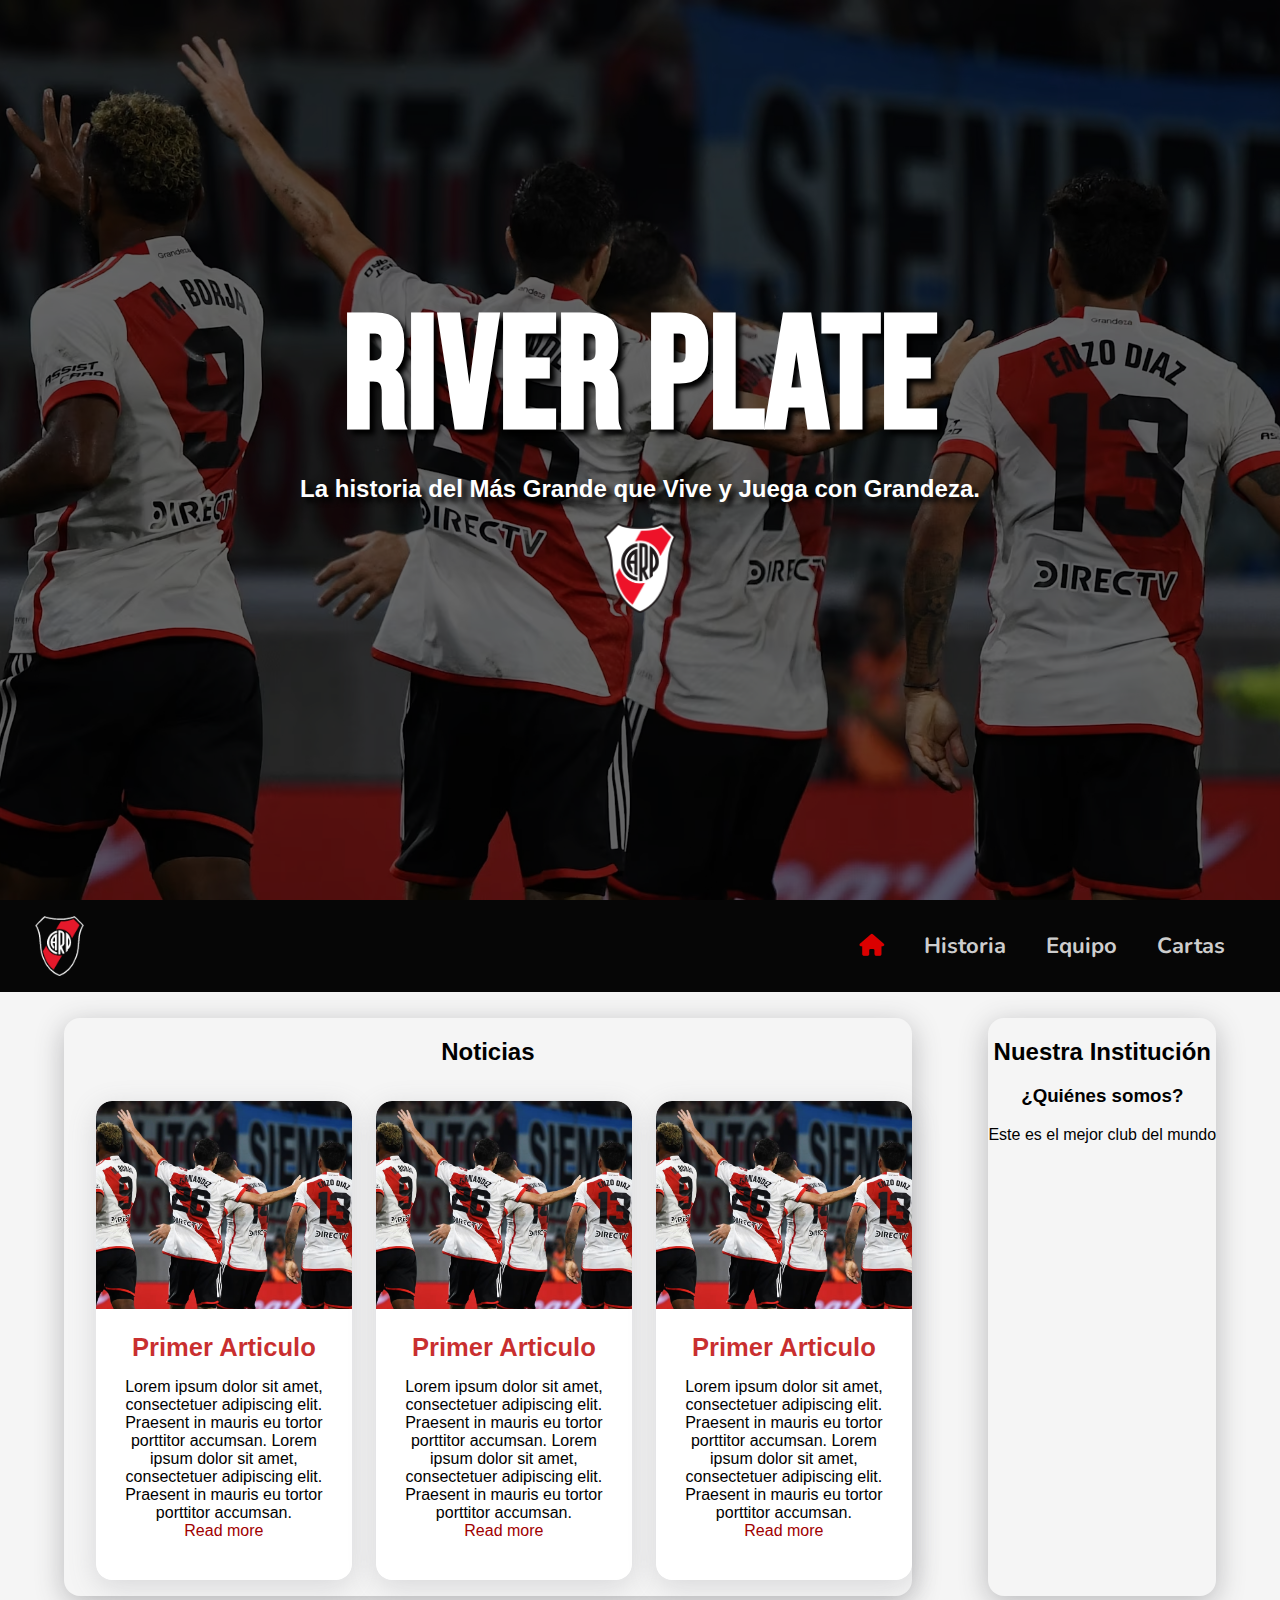
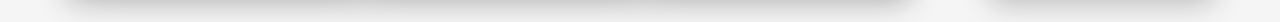
==== index.html @ 55d1974b "Add files via upload" ====
<!DOCTYPE html>
<html lang="es">
  <head>
    <meta charset="UTF-8" />
    <meta name="viewport" content="width=device-width, initial-scale=1.0" />
    <link rel="stylesheet" href="/styles/index.css" />
    <link rel="preconnect" href="https://fonts.googleapis.com" />
    <link rel="preconnect" href="https://fonts.gstatic.com" crossorigin />
    <link
      href="https://fonts.googleapis.com/css2?family=Bebas+Neue&display=swap"
      rel="stylesheet"
    />
    <link
      href="https://cdnjs.cloudflare.com/ajax/libs/font-awesome/6.5.2/css/all.min.css"
      rel="stylesheet"
    />
    <title>River Plate</title>
  </head>

  <body>
    <header class="hero-imagen">
      <div class="imagen"></div>
      <div class="hero-texto">
        <h1>RIVER PLATE</h1>
        <h2>La historia del Más Grande que Vive y Juega con Grandeza.</h2>
        <a href="#not"
          ><img class="logo" src="/imagenes/riverlogo2.png" alt=""
        /></a>
      </div>
    </header>
    <nav class="menu-container">
      <input type="checkbox" aria-label="Toggle menu" />
      <span></span>
      <span></span>
      <span></span>
      <a class="menu-logo">
        <img src="../imagenes/riverlogo.png" alt="River Plate" />
      </a>
      <div class="menu">
        <ul>
          <li>
            <a id="actual" href="#"> <i class="fa-solid fa-house"></i> </a>
          </li>
          <li><a href="/paginas/historia.html"> Historia </a></li>
          <li><a href="/paginas/equipo.html"> Equipo </a></li>
          <li><a href="/paginas/cartas.html"> Cartas </a></li>
        </ul>
        <ul></ul>
      </div>
    </nav>
    <div class="secciones">
      <section class="seccion">
        <a name="not">
          <h2>Noticias</h2>
        </a>
        <div class="noticias">
          <div class="articulos">
            <article>
              <figure>
                <img src="/imagenes/river.jpg" alt="">
              </figure>
              <div class="articulo-prevista">
                <h2>Primer Articulo</h2>
                <p>
                  Lorem ipsum dolor sit amet, consectetuer adipiscing elit.
                  Praesent in mauris eu tortor porttitor accumsan.
                  Lorem ipsum dolor sit amet, consectetuer adipiscing elit.
                  Praesent in mauris eu tortor porttitor accumsan.
                  <a href="#" class="leer-mas" title="Read More">
                    Read more
                  </a>
                </p>
              </div>
            </article>
            <article>
              <figure>
                <img src="/imagenes/river.jpg" alt="">
              </figure>
              <div class="articulo-prevista">
                <h2>Primer Articulo</h2>
                <p>
                  Lorem ipsum dolor sit amet, consectetuer adipiscing elit.
                  Praesent in mauris eu tortor porttitor accumsan.
                  Lorem ipsum dolor sit amet, consectetuer adipiscing elit.
                  Praesent in mauris eu tortor porttitor accumsan.
                  <a href="#" class="leer-mas" title="Read More">
                    Read more
                  </a>
                </p>
              </div>
            </article>
            <article>
              <figure>
                <img src="/imagenes/river.jpg" alt="">
              </figure>
              <div class="articulo-prevista">
                <h2>Primer Articulo</h2>
                <p>
                  Lorem ipsum dolor sit amet, consectetuer adipiscing elit.
                  Praesent in mauris eu tortor porttitor accumsan.
                  Lorem ipsum dolor sit amet, consectetuer adipiscing elit.
                  Praesent in mauris eu tortor porttitor accumsan.
                  <a href="#" class="leer-mas" title="Read More">
                    Read more
                  </a>
                </p>
              </div>
            </article>
          </div>
        </div>
      </section>
      <section class="seccion">
        <h2>Nuestra Institución</h2>
        <h3>¿Quiénes somos?</h3>
        <p>Este es el mejor club del mundo</p>
      </section>
    </div>    
  </body>
</html>
---- styles/index.css ----
@import url("https://fonts.googleapis.com/css2?family=Alatsi&family=Anton&family=Bebas+Neue&family=Freeman&family=Just+Another+Hand&family=Krona+One&family=Sixtyfour&display=swap");
@import url("https://fonts.googleapis.com/css2?family=Nunito:ital,wght@0,200..1000;1,200..1000&display=swap");

* {
  cursor: default;
}

body {
  overflow-x: hidden;
  font-family: Sans-Serif;
  margin: 0;
  background-color: #f5f5f5;
}
/* Header */
.imagen {
  background-image: url("/imagenes/river.jpg");
  height: 100vh;
  float: center;
  background-position: top;
  background-repeat: no-repeat;
  background-size: cover;
  display: flex;
  align-items: center;
  justify-content: center;
  position: relative;
  filter: brightness(40%);
}
.hero-texto {
  margin: 0;
  text-align: center;
  position: absolute;
  width: 100%;
  height: auto;
  top: 50%;
  transform: translateY(-50%);
  color: white;
  text-shadow: 5px 5px 5px #000000;
}
.hero-texto h1 {
  font-family: Bebas Neue;
  font-size: 1000%;
  margin: 0;
}
.hero-texto h2 {
  margin-top: 0;
  margin-bottom: 20px;
}
.logo {
  cursor: pointer;
  height: 90px;
  width: auto;
  transition: all 0.3s;
}
.logo:hover {
  transform: scale(1.2);
}

/*nav*/
.menu-container {
  font-family: "Nunito", sans-serif;
  font-weight: 700;
  position: relative;
  display: flex;
  align-items: center;
  background-color: #000000f9;
  color: #ffffff;
  padding: 15px;
  z-index: 1;
  -webkit-user-select: none;
  user-select: none;
  box-sizing: border-box;
}

.menu-logo {
  cursor: pointer;
  line-height: 0;
  margin: 0 20px;
}

.menu-logo img {
  flex-shrink: 0;
  max-height: 60px;
  width: auto;
  transition: all 0.3s;
}

.menu-logo img:hover {
  transform: scale(1.2);
}

.menu-container a {
  color: white;
  text-decoration: none;
  transition: color 0.3s ease;
}

.menu-container a:hover {
  color: #db0000;
}

#actual {
  color: #db0000;
}

.menu-container input {
  display: block;
  width: 35px;
  height: 25px;
  margin: 0;
  position: absolute;
  cursor: pointer;
  opacity: 0;
  z-index: 2;
  -webkit-touch-callout: none;
}

.menu-container span {
  display: block;
  width: 33px;
  height: 4px;
  margin-bottom: 5px;
  position: relative;
  background: #cdcdcd;
  border-radius: 3px;
  z-index: 1;
  transform-origin: 4px 0px;
  transition: transform 0.5s cubic-bezier(0.77, 0.2, 0.05, 1),
    background 0.5s cubic-bezier(0.77, 0.2, 0.05, 1), opacity 0.55s ease;
}

.menu-container span:first-child {
  transform-origin: 0% 0%;
}

.menu-container span:nth-child(3) {
  transform-origin: 0% 100%;
}

.menu-container input:checked ~ span {
  opacity: 1;
  transform: rotate(45deg) translate(3px, -1px);
  background: #cdcdcd;
}

.menu-container input:checked ~ span:nth-child(4) {
  opacity: 0;
  transform: rotate(0deg) scale(0.2, 0.2);
}

.menu-container input:checked ~ span:nth-child(3) {
  transform: rotate(-45deg) translate(-5px, 11px);
}

.menu {
  margin-right: 20px;
}

.menu ul {
  list-style: none;
  display: flex;
  justify-content: flex-end;
}

.menu li {
  padding: 10px 0;
  font-size: 22px;
}

@media only screen and (max-width: 767px) {
  .menu-container {
    flex-direction: column;
    align-items: flex-end;
  }

  .menu-logo {
    cursor: pointer;
    position: absolute;
    left: 0;
    top: 50%;
    transform: translateY(-50%);
  }

  .menu-logo img {
    max-height: 45px;
    width: auto;
    transition: all 0.3s;
  }
  .menu-logo img:hover {
    transform: scale(1.2);
  }
  .menu {
    position: absolute;
    box-sizing: border-box;
    width: 100%;
    height: 100vh;
    right: -100%;
    display: flex;
    flex-direction: column;
    text-align: center;
    top: 0;
    margin: -20px;
    padding: 75px 50px 50px;
    background: #262626;
    -webkit-font-smoothing: antialiased;
    transform-origin: 0% 0%;
    transform: translateX(0%);
    transition: transform 0.5s cubic-bezier(0.77, 0.2, 0.05, 1);
  }

  #actual {
    color: #db0000;
  }

  .menu ul {
    flex-direction: column;
    text-align: center;
  }

  .menu li {
    padding: 10px;
  }

  .menu-container input:checked ~ .menu {
    transform: translateX(-100%);
  }
}

@media only screen and (min-width: 768px) {
  .menu-container {
    width: 100%;
  }

  .menu-container a {
    color: #cdcdcd;
  }

  .menu-container input {
    display: none;
  }

  .menu-container span {
    display: none;
  }

  .menu {
    position: relative;
    width: 100%;
    display: flex;
    justify-content: flex-end;
  }

  #actual {
    color: #db0000;
  }

  .menu ul {
    display: flex;
    align-items: center;
    padding: 0;
  }

  .menu li {
    padding: 0 20px;
  }
}

/*los articulos*/
.secciones {
  margin: 2%;
  display: flex;
  flex-direction: row;
  justify-content: space-around;
  padding: 0;
  box-sizing: border-box;
}

.seccion {
  box-shadow: rgba(64, 64, 71, 0.329) 0px 7px 29px 0px;
  text-align: center;
  align-items: center;
  padding: 0rem;
  border-radius: 1rem;
  margin: 0;
}

.noticias {
  width: 100%;
  display: flex;
  justify-content: center;
  align-items: start;
  padding: 1rem;
}

.articulos {
  display: flex;
  flex-wrap: wrap;
  margin: 0;
  justify-content: center;
  max-width: 60rem;
  gap: 1.5rem;
}

.articulos article {
  max-width: 16rem;
  cursor: pointer;
  position: relative;
  display: block;
  transition: all 0.4s ease-in-out;
  overflow: hidden;
  border-radius: 1rem;
  box-shadow: rgba(100, 100, 111, 0.2) 0px 7px 29px 0px;
}

.articulos article a {
  display: inline-flex;
  color: rgb(161, 0, 0);
  text-decoration: none;
}

.articulos article h2 {
  margin: 0 0 1rem 0;
  font-size: 1.6rem;
  color: rgba(189, 0, 0, 0.815);
  transition: color 0.3s ease-out;
}

.articulos article img {
  max-width: 100%;
  transform-origin: center;
  transition: transform 0.4s ease-in-out;
  border-top-left-radius: 1rem;
  border-top-right-radius: 1rem;
}

.articulo-prevista {
  padding: 1.5rem;
  background: white;
  border-bottom-left-radius: 1rem;
  border-bottom-right-radius: 1rem;
}

.articulos figure {
  width: 100%;
  height: 13rem;
  overflow: hidden;
  margin: 0;
}

.articulos figure img {
  height: 100%;
  aspect-ratio: 16 / 9;
  overflow: hidden;
  object-fit: cover;
}

.articulos article:hover img {
  transform: scale(1.1);
}
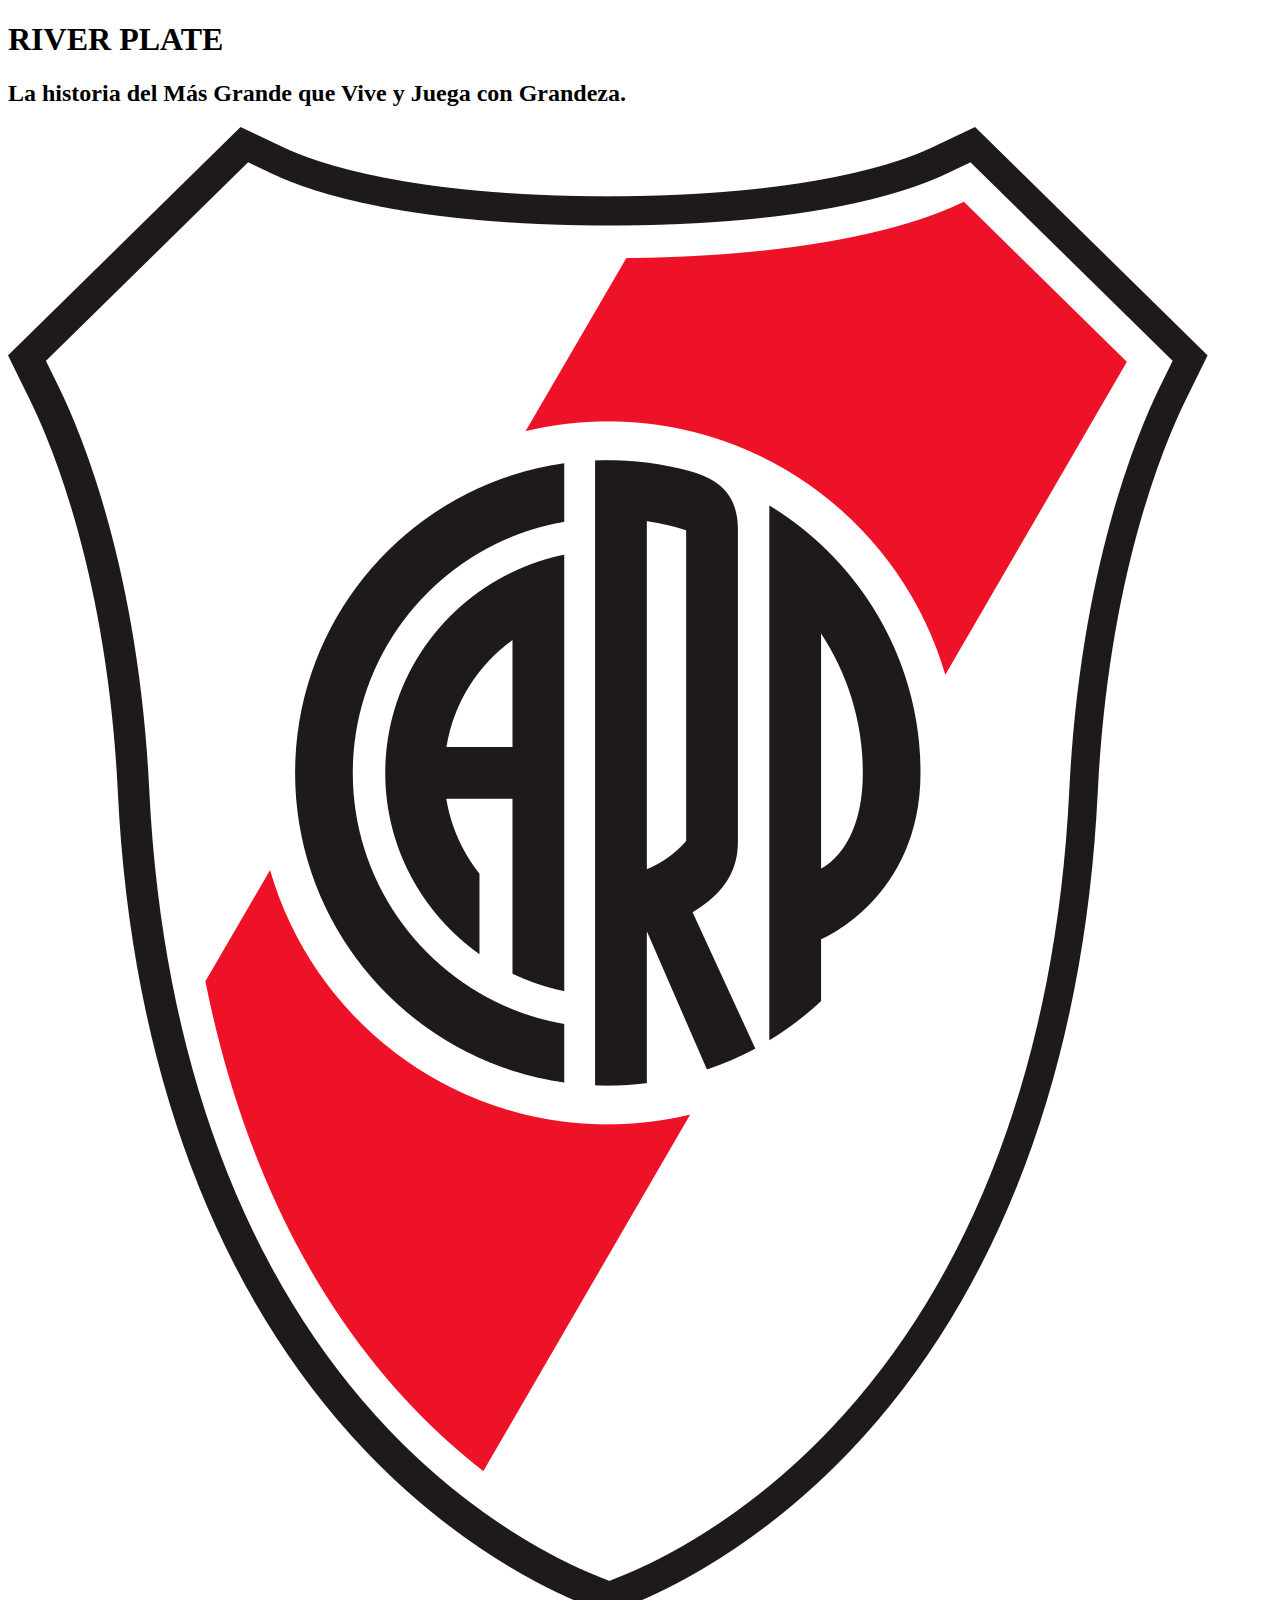
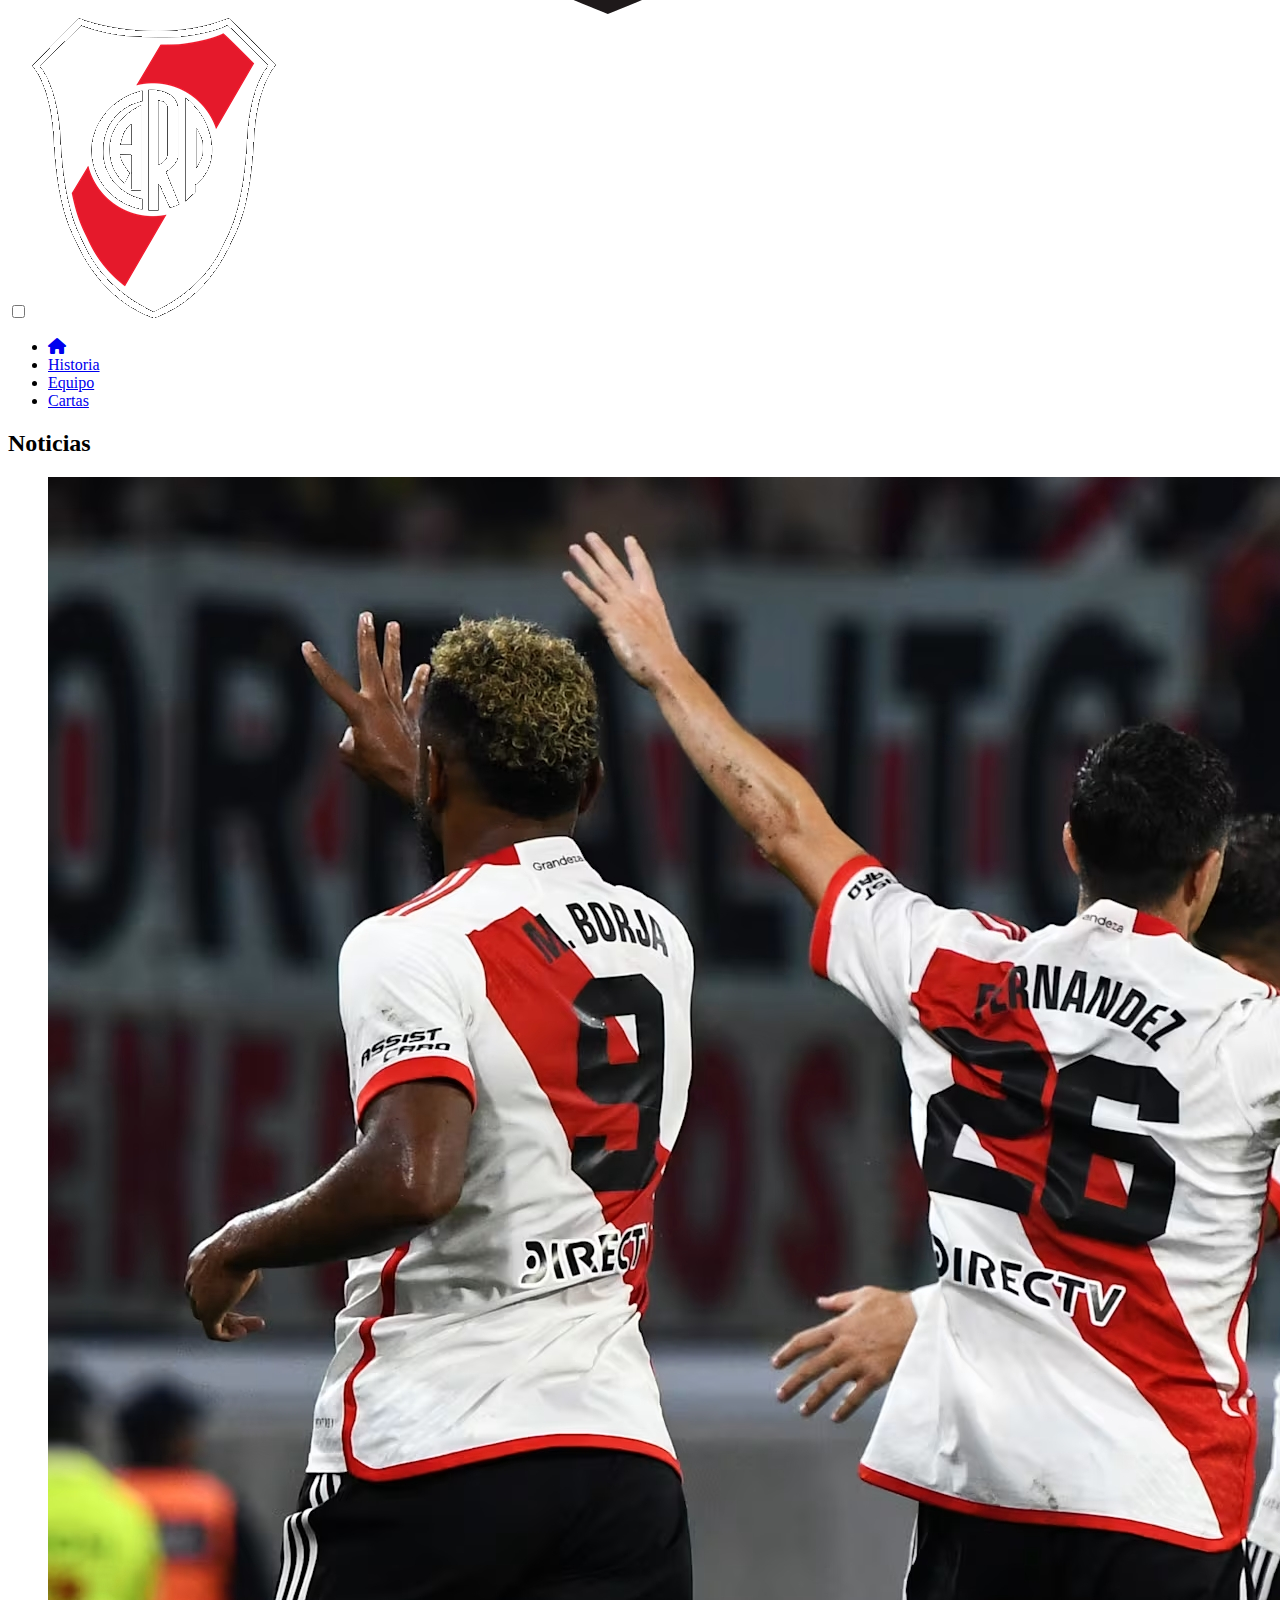
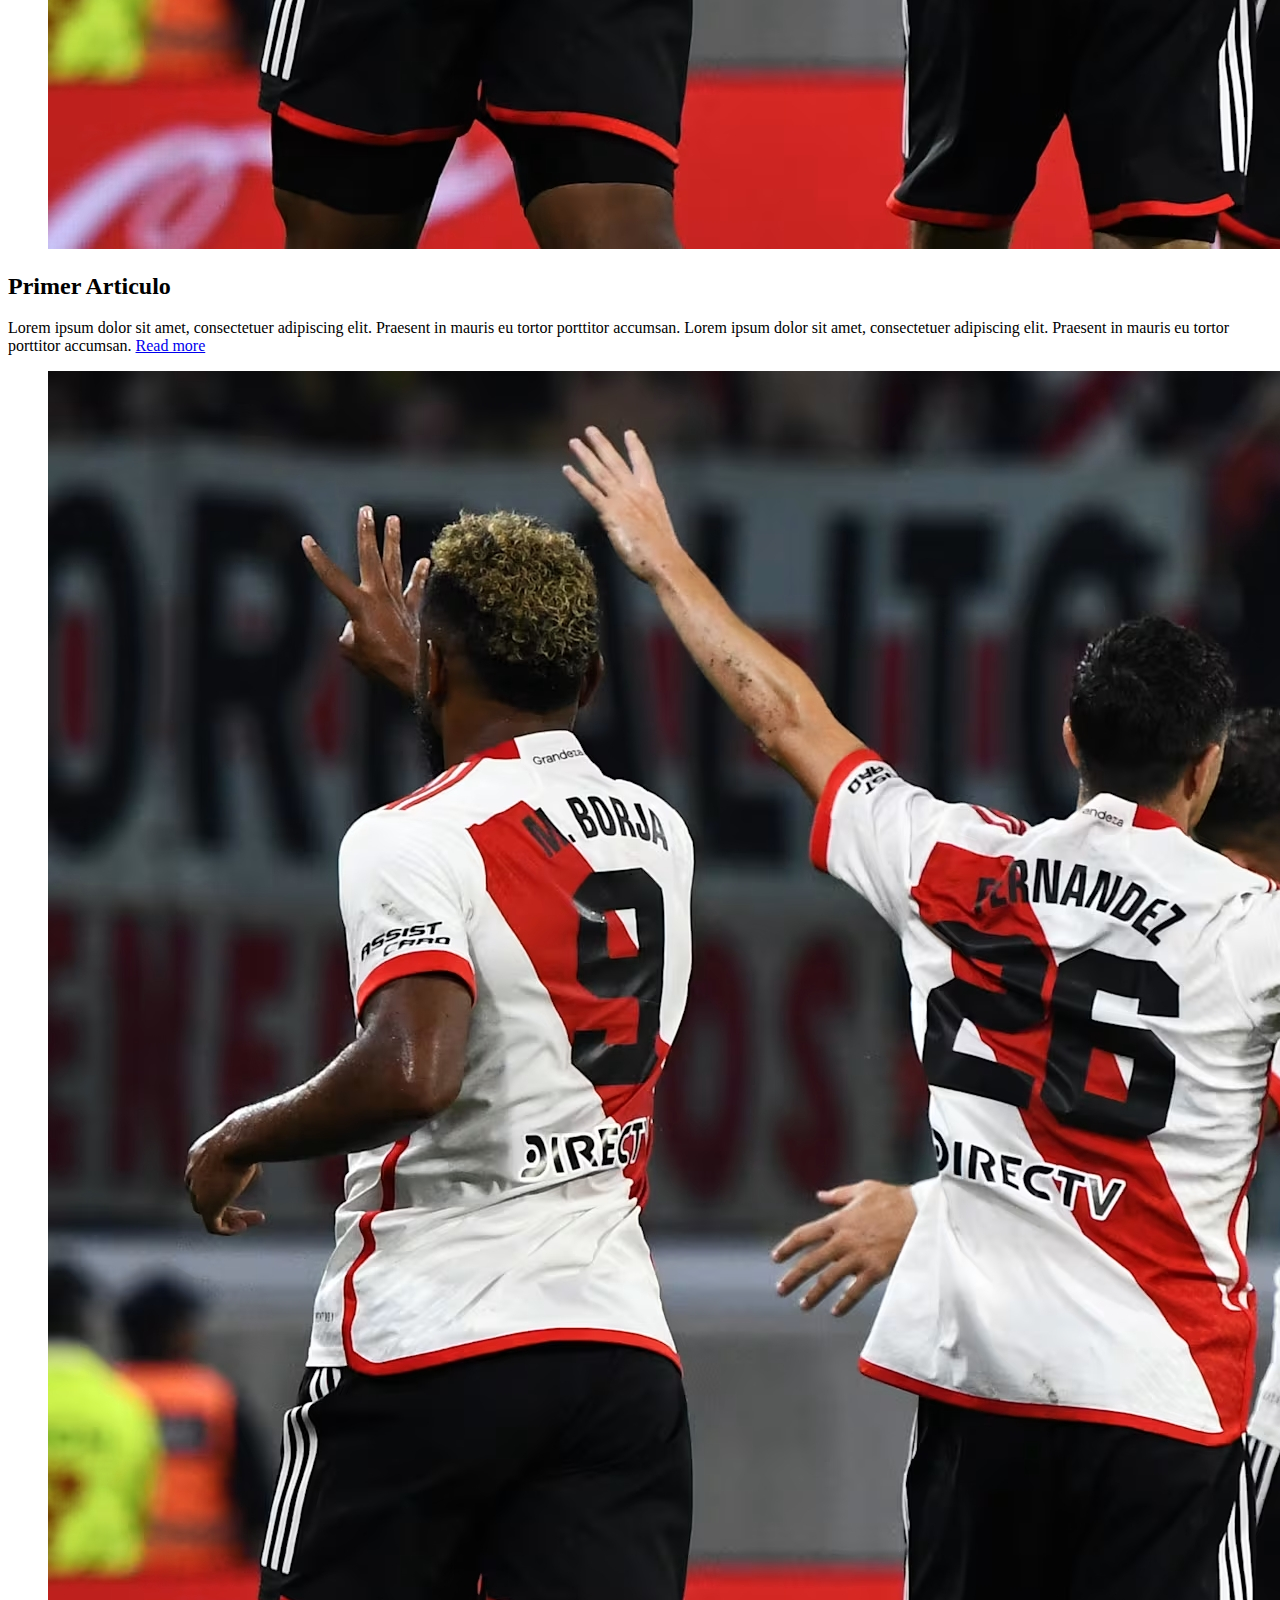
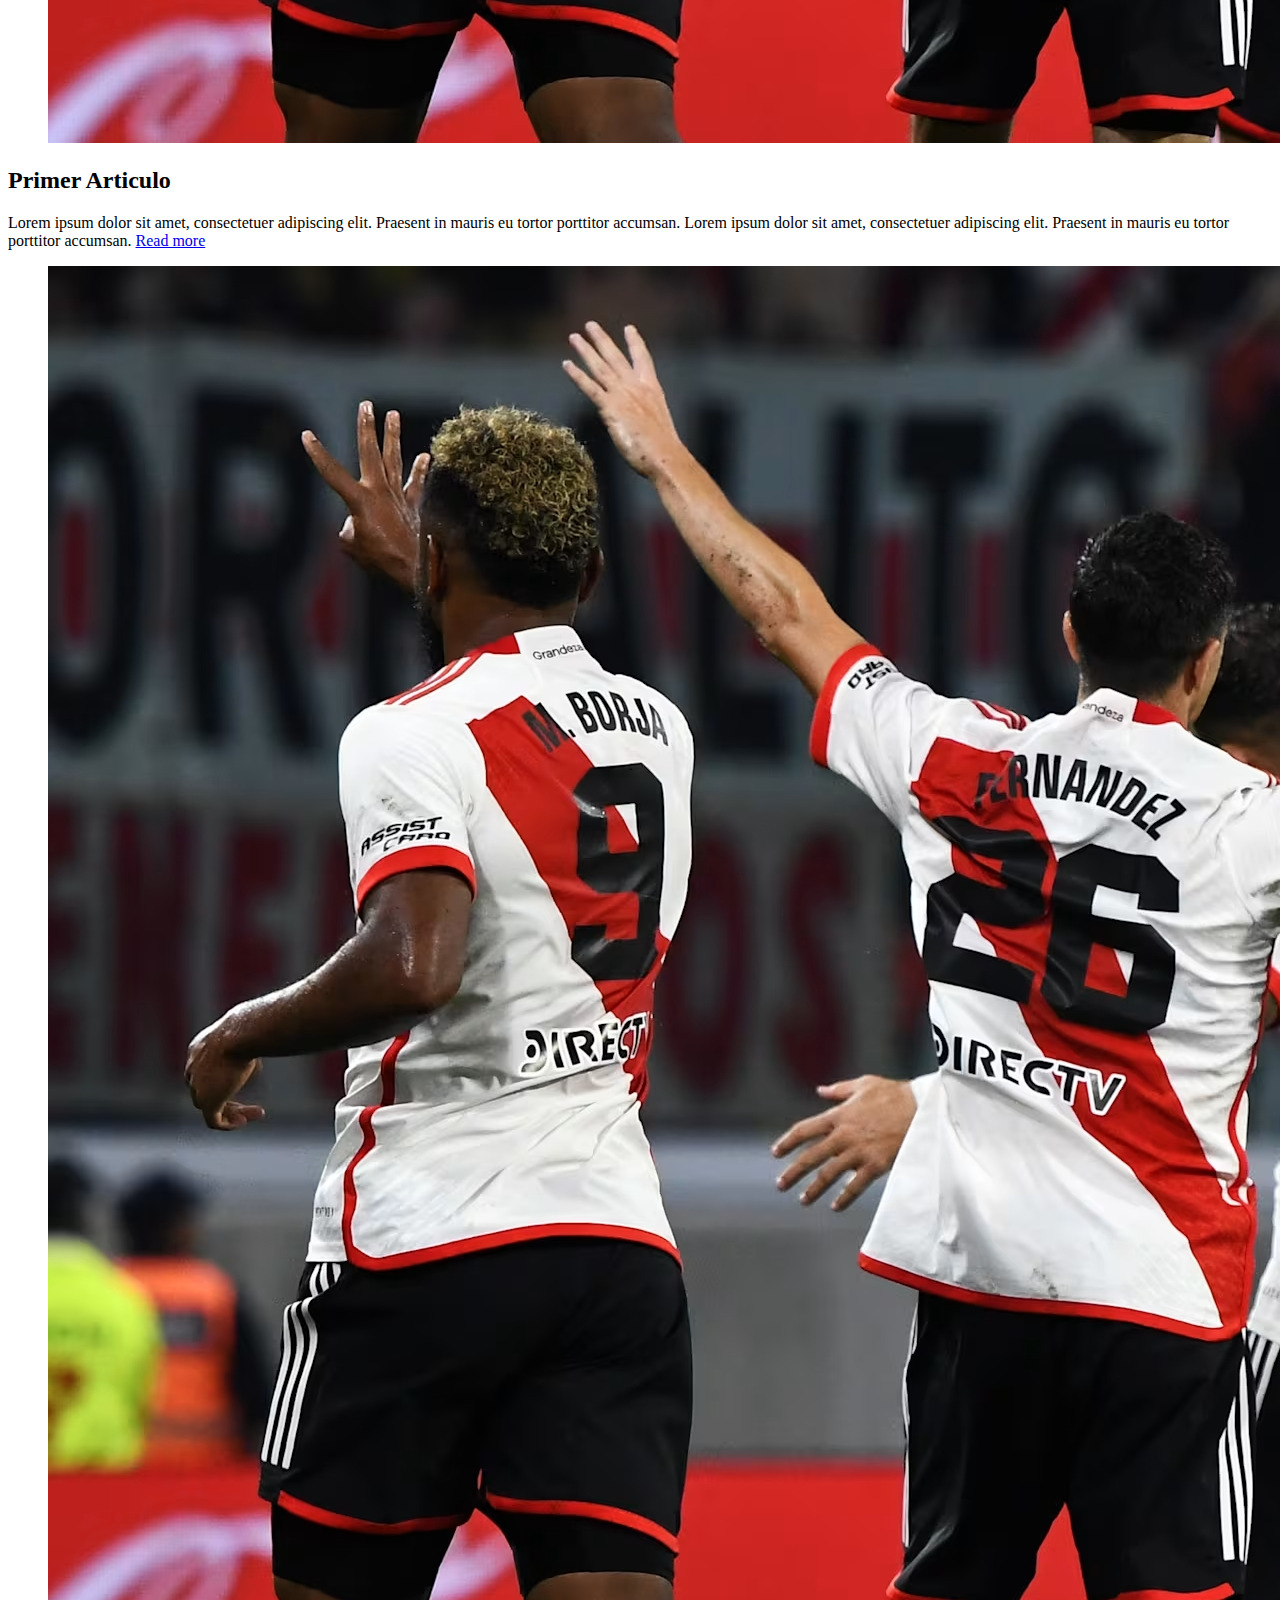
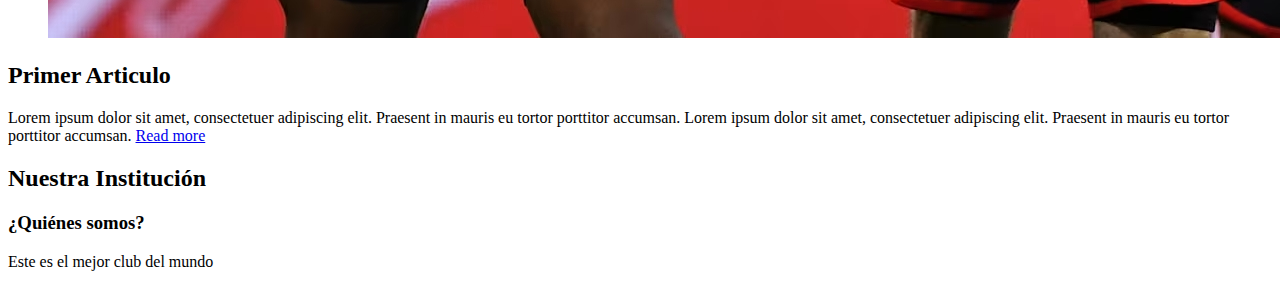
==== commit de5ab074: "Update index.html" ====
--- a/index.html
+++ b/index.html
@@ -3,7 +3,7 @@
   <head>
     <meta charset="UTF-8" />
     <meta name="viewport" content="width=device-width, initial-scale=1.0" />
-    <link rel="stylesheet" href="/styles/index.css" />
+    <link rel="stylesheet" href="riverplate/styles/index.css" />
     <link rel="preconnect" href="https://fonts.googleapis.com" />
     <link rel="preconnect" href="https://fonts.gstatic.com" crossorigin />
     <link
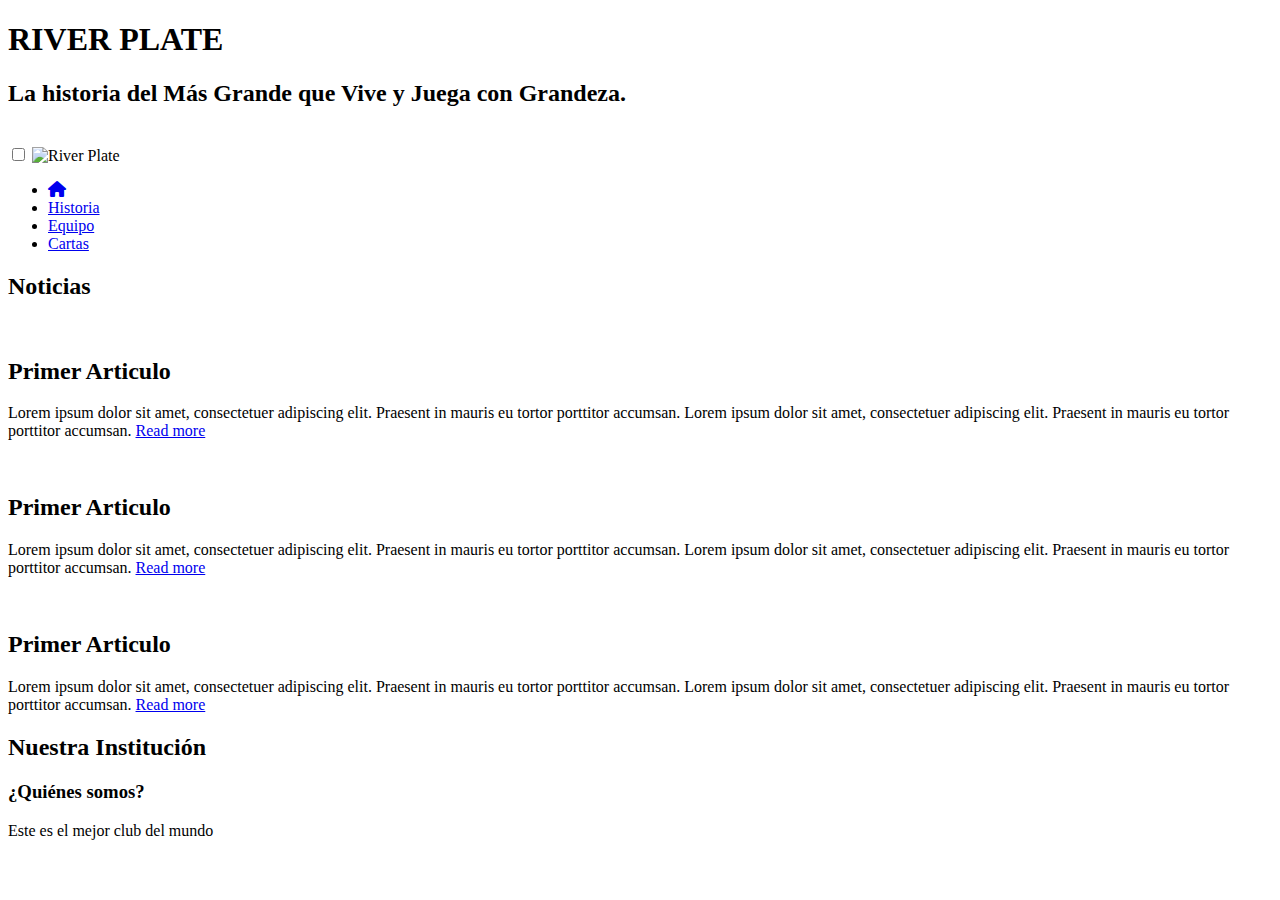
==== commit 72ef0cb4: "Update index.html" ====
--- a/index.html
+++ b/index.html
@@ -24,7 +24,7 @@
         <h1>RIVER PLATE</h1>
         <h2>La historia del Más Grande que Vive y Juega con Grandeza.</h2>
         <a href="#not"
-          ><img class="logo" src="/imagenes/riverlogo2.png" alt=""
+          ><img class="logo" src="riverplate/imagenes/riverlogo2.png" alt=""
         /></a>
       </div>
     </header>
@@ -34,16 +34,16 @@
       <span></span>
       <span></span>
       <a class="menu-logo">
-        <img src="../imagenes/riverlogo.png" alt="River Plate" />
+        <img src="riverplate/imagenes/riverlogo.png" alt="River Plate" />
       </a>
       <div class="menu">
         <ul>
           <li>
             <a id="actual" href="#"> <i class="fa-solid fa-house"></i> </a>
           </li>
-          <li><a href="/paginas/historia.html"> Historia </a></li>
-          <li><a href="/paginas/equipo.html"> Equipo </a></li>
-          <li><a href="/paginas/cartas.html"> Cartas </a></li>
+          <li><a href="riverplate/paginas/historia.html"> Historia </a></li>
+          <li><a href="riverplate/paginas/equipo.html"> Equipo </a></li>
+          <li><a href="riverplate/paginas/cartas.html"> Cartas </a></li>
         </ul>
         <ul></ul>
       </div>
@@ -57,7 +57,7 @@
           <div class="articulos">
             <article>
               <figure>
-                <img src="/imagenes/river.jpg" alt="">
+                <img src="riverplate/imagenes/river.jpg" alt="">
               </figure>
               <div class="articulo-prevista">
                 <h2>Primer Articulo</h2>
@@ -74,7 +74,7 @@
             </article>
             <article>
               <figure>
-                <img src="/imagenes/river.jpg" alt="">
+                <img src="riverplate/imagenes/river.jpg" alt="">
               </figure>
               <div class="articulo-prevista">
                 <h2>Primer Articulo</h2>
@@ -91,7 +91,7 @@
             </article>
             <article>
               <figure>
-                <img src="/imagenes/river.jpg" alt="">
+                <img src="riverplate/imagenes/river.jpg" alt="">
               </figure>
               <div class="articulo-prevista">
                 <h2>Primer Articulo</h2>
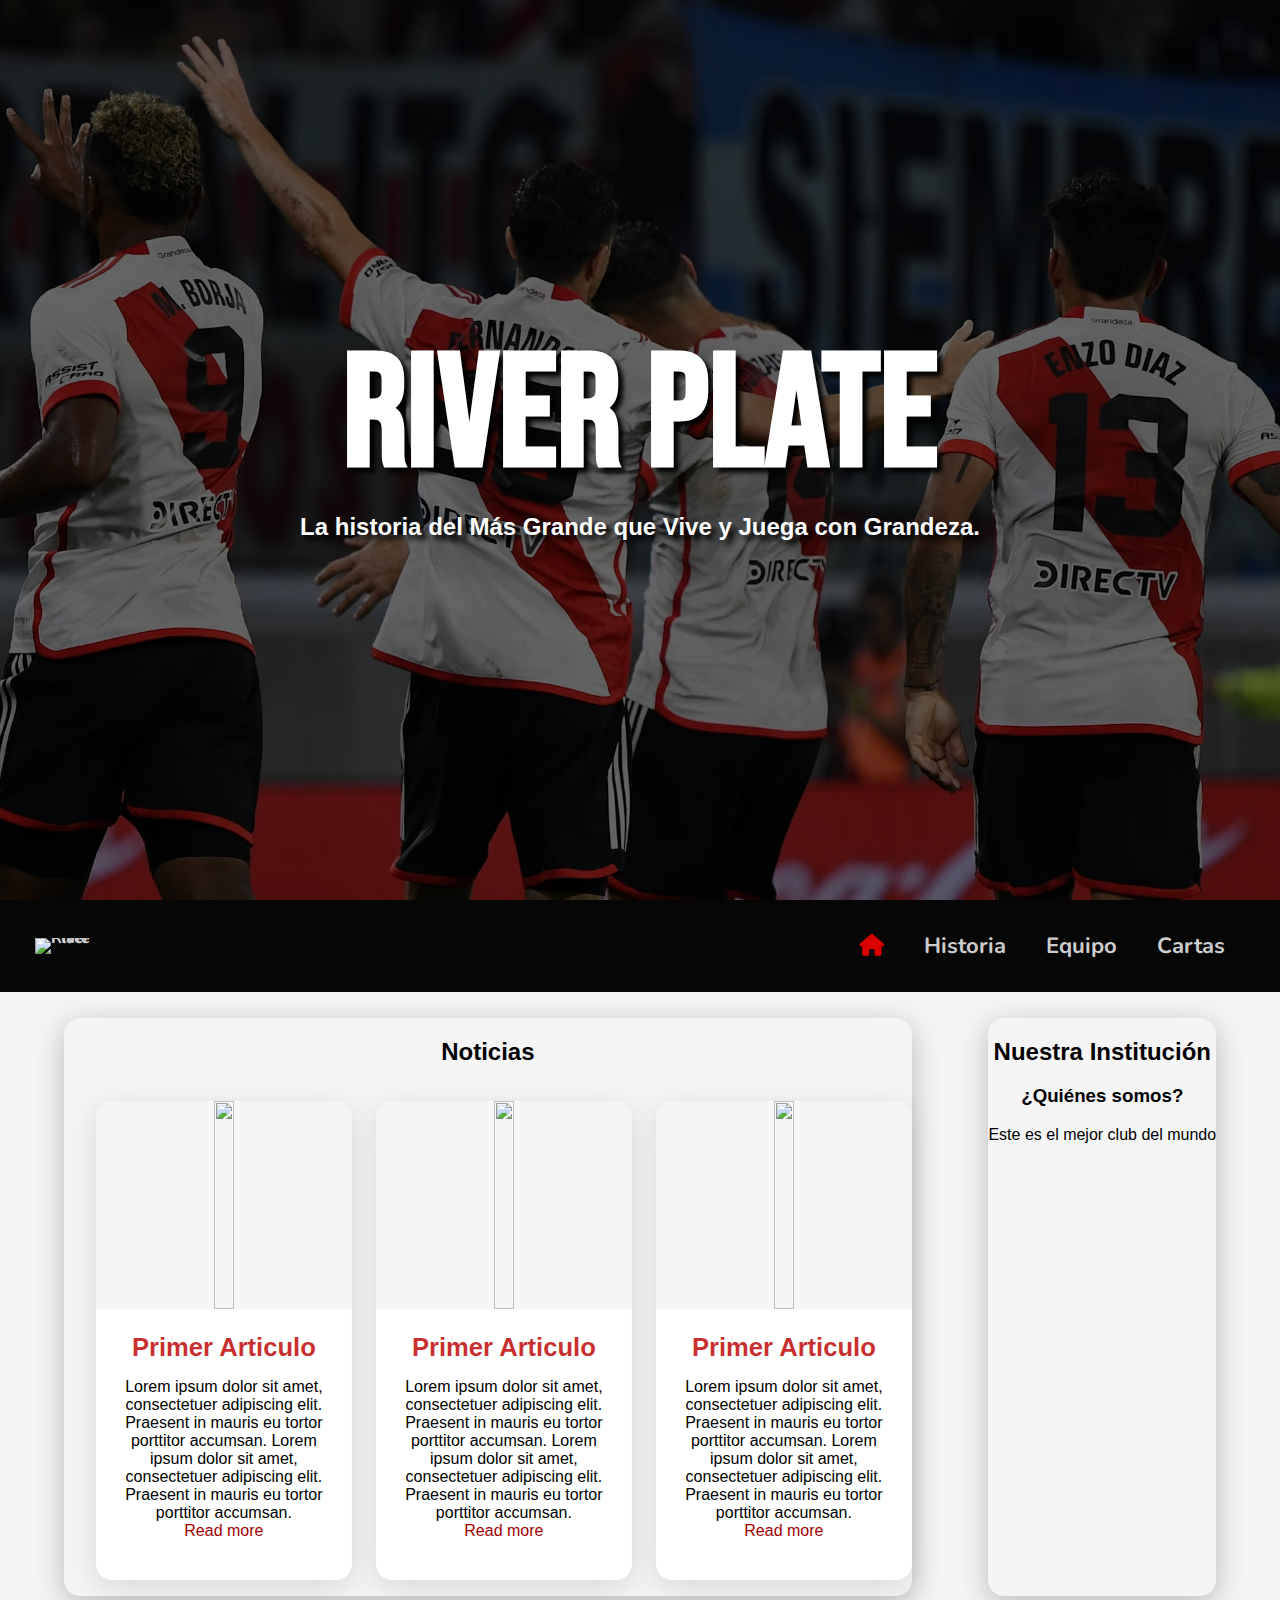
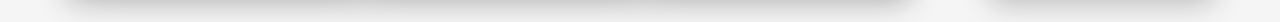
==== commit d96b8c5c: "Update index.html" ====
--- a/index.html
+++ b/index.html
@@ -3,7 +3,7 @@
   <head>
     <meta charset="UTF-8" />
     <meta name="viewport" content="width=device-width, initial-scale=1.0" />
-    <link rel="stylesheet" href="riverplate/styles/index.css" />
+    <link rel="stylesheet" href="/styles/index.css" />
     <link rel="preconnect" href="https://fonts.googleapis.com" />
     <link rel="preconnect" href="https://fonts.gstatic.com" crossorigin />
     <link
@@ -41,9 +41,9 @@
           <li>
             <a id="actual" href="#"> <i class="fa-solid fa-house"></i> </a>
           </li>
-          <li><a href="riverplate/paginas/historia.html"> Historia </a></li>
-          <li><a href="riverplate/paginas/equipo.html"> Equipo </a></li>
-          <li><a href="riverplate/paginas/cartas.html"> Cartas </a></li>
+          <li><a href="/paginas/historia.html"> Historia </a></li>
+          <li><a href="/paginas/equipo.html"> Equipo </a></li>
+          <li><a href="/paginas/cartas.html"> Cartas </a></li>
         </ul>
         <ul></ul>
       </div>
--- a/styles/index.css
+++ b/styles/index.css
@@ -0,0 +1,358 @@
+@import url("https://fonts.googleapis.com/css2?family=Alatsi&family=Anton&family=Bebas+Neue&family=Freeman&family=Just+Another+Hand&family=Krona+One&family=Sixtyfour&display=swap");
+@import url("https://fonts.googleapis.com/css2?family=Nunito:ital,wght@0,200..1000;1,200..1000&display=swap");
+
+* {
+  cursor: default;
+}
+
+body {
+  overflow-x: hidden;
+  font-family: Sans-Serif;
+  margin: 0;
+  background-color: #f5f5f5;
+}
+/* Header */
+.imagen {
+  background-image: url("/imagenes/river.jpg");
+  height: 100vh;
+  float: center;
+  background-position: top;
+  background-repeat: no-repeat;
+  background-size: cover;
+  display: flex;
+  align-items: center;
+  justify-content: center;
+  position: relative;
+  filter: brightness(40%);
+}
+.hero-texto {
+  margin: 0;
+  text-align: center;
+  position: absolute;
+  width: 100%;
+  height: auto;
+  top: 50%;
+  transform: translateY(-50%);
+  color: white;
+  text-shadow: 5px 5px 5px #000000;
+}
+.hero-texto h1 {
+  font-family: Bebas Neue;
+  font-size: 1000%;
+  margin: 0;
+}
+.hero-texto h2 {
+  margin-top: 0;
+  margin-bottom: 20px;
+}
+.logo {
+  cursor: pointer;
+  height: 90px;
+  width: auto;
+  transition: all 0.3s;
+}
+.logo:hover {
+  transform: scale(1.2);
+}
+
+/*nav*/
+.menu-container {
+  font-family: "Nunito", sans-serif;
+  font-weight: 700;
+  position: relative;
+  display: flex;
+  align-items: center;
+  background-color: #000000f9;
+  color: #ffffff;
+  padding: 15px;
+  z-index: 1;
+  -webkit-user-select: none;
+  user-select: none;
+  box-sizing: border-box;
+}
+
+.menu-logo {
+  cursor: pointer;
+  line-height: 0;
+  margin: 0 20px;
+}
+
+.menu-logo img {
+  flex-shrink: 0;
+  max-height: 60px;
+  width: auto;
+  transition: all 0.3s;
+}
+
+.menu-logo img:hover {
+  transform: scale(1.2);
+}
+
+.menu-container a {
+  color: white;
+  text-decoration: none;
+  transition: color 0.3s ease;
+}
+
+.menu-container a:hover {
+  color: #db0000;
+}
+
+#actual {
+  color: #db0000;
+}
+
+.menu-container input {
+  display: block;
+  width: 35px;
+  height: 25px;
+  margin: 0;
+  position: absolute;
+  cursor: pointer;
+  opacity: 0;
+  z-index: 2;
+  -webkit-touch-callout: none;
+}
+
+.menu-container span {
+  display: block;
+  width: 33px;
+  height: 4px;
+  margin-bottom: 5px;
+  position: relative;
+  background: #cdcdcd;
+  border-radius: 3px;
+  z-index: 1;
+  transform-origin: 4px 0px;
+  transition: transform 0.5s cubic-bezier(0.77, 0.2, 0.05, 1),
+    background 0.5s cubic-bezier(0.77, 0.2, 0.05, 1), opacity 0.55s ease;
+}
+
+.menu-container span:first-child {
+  transform-origin: 0% 0%;
+}
+
+.menu-container span:nth-child(3) {
+  transform-origin: 0% 100%;
+}
+
+.menu-container input:checked ~ span {
+  opacity: 1;
+  transform: rotate(45deg) translate(3px, -1px);
+  background: #cdcdcd;
+}
+
+.menu-container input:checked ~ span:nth-child(4) {
+  opacity: 0;
+  transform: rotate(0deg) scale(0.2, 0.2);
+}
+
+.menu-container input:checked ~ span:nth-child(3) {
+  transform: rotate(-45deg) translate(-5px, 11px);
+}
+
+.menu {
+  margin-right: 20px;
+}
+
+.menu ul {
+  list-style: none;
+  display: flex;
+  justify-content: flex-end;
+}
+
+.menu li {
+  padding: 10px 0;
+  font-size: 22px;
+}
+
+@media only screen and (max-width: 767px) {
+  .menu-container {
+    flex-direction: column;
+    align-items: flex-end;
+  }
+
+  .menu-logo {
+    cursor: pointer;
+    position: absolute;
+    left: 0;
+    top: 50%;
+    transform: translateY(-50%);
+  }
+
+  .menu-logo img {
+    max-height: 45px;
+    width: auto;
+    transition: all 0.3s;
+  }
+  .menu-logo img:hover {
+    transform: scale(1.2);
+  }
+  .menu {
+    position: absolute;
+    box-sizing: border-box;
+    width: 100%;
+    height: 100vh;
+    right: -100%;
+    display: flex;
+    flex-direction: column;
+    text-align: center;
+    top: 0;
+    margin: -20px;
+    padding: 75px 50px 50px;
+    background: #262626;
+    -webkit-font-smoothing: antialiased;
+    transform-origin: 0% 0%;
+    transform: translateX(0%);
+    transition: transform 0.5s cubic-bezier(0.77, 0.2, 0.05, 1);
+  }
+
+  #actual {
+    color: #db0000;
+  }
+
+  .menu ul {
+    flex-direction: column;
+    text-align: center;
+  }
+
+  .menu li {
+    padding: 10px;
+  }
+
+  .menu-container input:checked ~ .menu {
+    transform: translateX(-100%);
+  }
+}
+
+@media only screen and (min-width: 768px) {
+  .menu-container {
+    width: 100%;
+  }
+
+  .menu-container a {
+    color: #cdcdcd;
+  }
+
+  .menu-container input {
+    display: none;
+  }
+
+  .menu-container span {
+    display: none;
+  }
+
+  .menu {
+    position: relative;
+    width: 100%;
+    display: flex;
+    justify-content: flex-end;
+  }
+
+  #actual {
+    color: #db0000;
+  }
+
+  .menu ul {
+    display: flex;
+    align-items: center;
+    padding: 0;
+  }
+
+  .menu li {
+    padding: 0 20px;
+  }
+}
+
+/*los articulos*/
+.secciones {
+  margin: 2%;
+  display: flex;
+  flex-direction: row;
+  justify-content: space-around;
+  padding: 0;
+  box-sizing: border-box;
+}
+
+.seccion {
+  box-shadow: rgba(64, 64, 71, 0.329) 0px 7px 29px 0px;
+  text-align: center;
+  align-items: center;
+  padding: 0rem;
+  border-radius: 1rem;
+  margin: 0;
+}
+
+.noticias {
+  width: 100%;
+  display: flex;
+  justify-content: center;
+  align-items: start;
+  padding: 1rem;
+}
+
+.articulos {
+  display: flex;
+  flex-wrap: wrap;
+  margin: 0;
+  justify-content: center;
+  max-width: 60rem;
+  gap: 1.5rem;
+}
+
+.articulos article {
+  max-width: 16rem;
+  cursor: pointer;
+  position: relative;
+  display: block;
+  transition: all 0.4s ease-in-out;
+  overflow: hidden;
+  border-radius: 1rem;
+  box-shadow: rgba(100, 100, 111, 0.2) 0px 7px 29px 0px;
+}
+
+.articulos article a {
+  display: inline-flex;
+  color: rgb(161, 0, 0);
+  text-decoration: none;
+}
+
+.articulos article h2 {
+  margin: 0 0 1rem 0;
+  font-size: 1.6rem;
+  color: rgba(189, 0, 0, 0.815);
+  transition: color 0.3s ease-out;
+}
+
+.articulos article img {
+  max-width: 100%;
+  transform-origin: center;
+  transition: transform 0.4s ease-in-out;
+  border-top-left-radius: 1rem;
+  border-top-right-radius: 1rem;
+}
+
+.articulo-prevista {
+  padding: 1.5rem;
+  background: white;
+  border-bottom-left-radius: 1rem;
+  border-bottom-right-radius: 1rem;
+}
+
+.articulos figure {
+  width: 100%;
+  height: 13rem;
+  overflow: hidden;
+  margin: 0;
+}
+
+.articulos figure img {
+  height: 100%;
+  aspect-ratio: 16 / 9;
+  overflow: hidden;
+  object-fit: cover;
+}
+
+.articulos article:hover img {
+  transform: scale(1.1);
+}
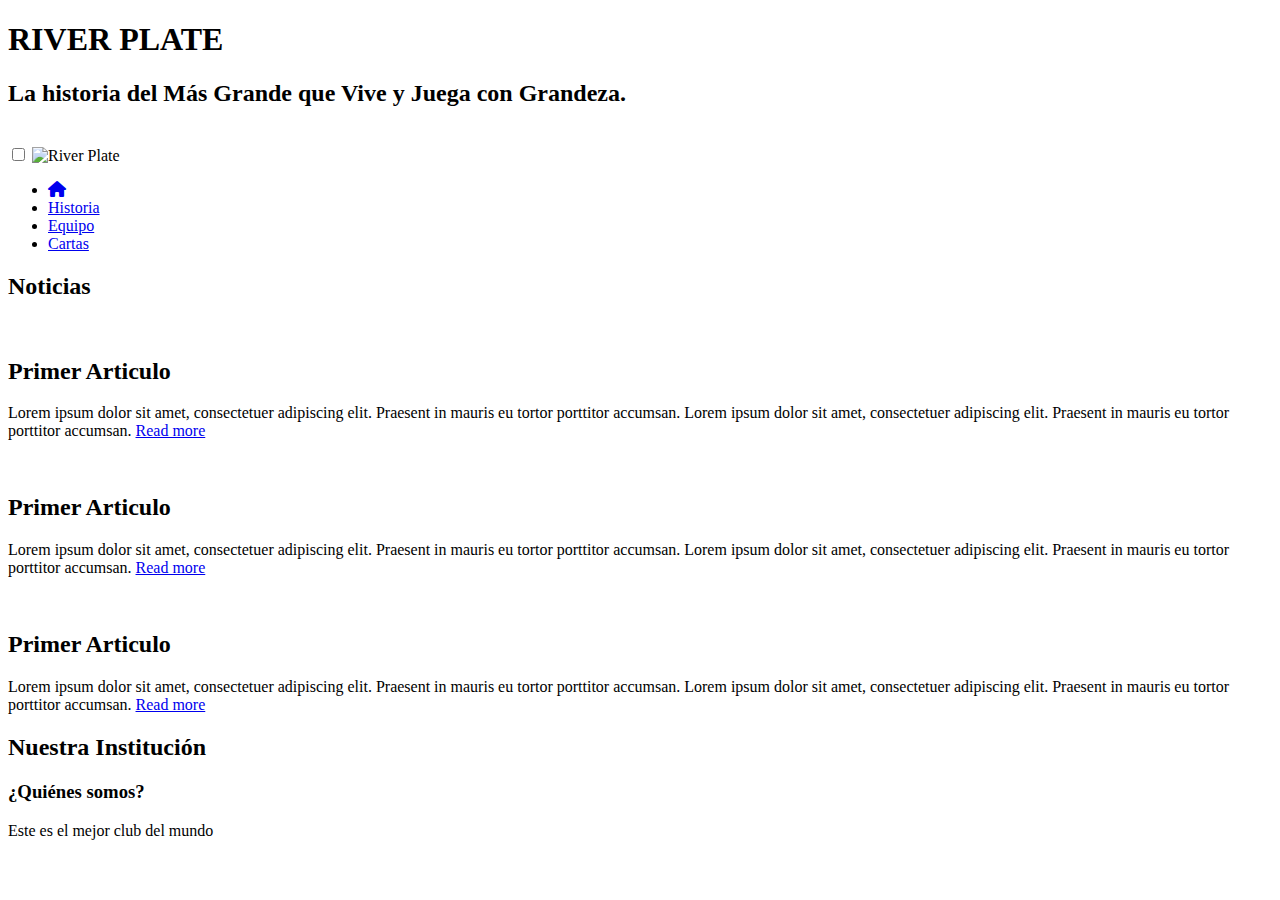
==== commit a26fc7ca: "Update index.html" ====
--- a/index.html
+++ b/index.html
@@ -3,7 +3,7 @@
   <head>
     <meta charset="UTF-8" />
     <meta name="viewport" content="width=device-width, initial-scale=1.0" />
-    <link rel="stylesheet" href="/styles/index.css" />
+    <link rel="stylesheet" href="riverplate/styles/index.css" />
     <link rel="preconnect" href="https://fonts.googleapis.com" />
     <link rel="preconnect" href="https://fonts.gstatic.com" crossorigin />
     <link
